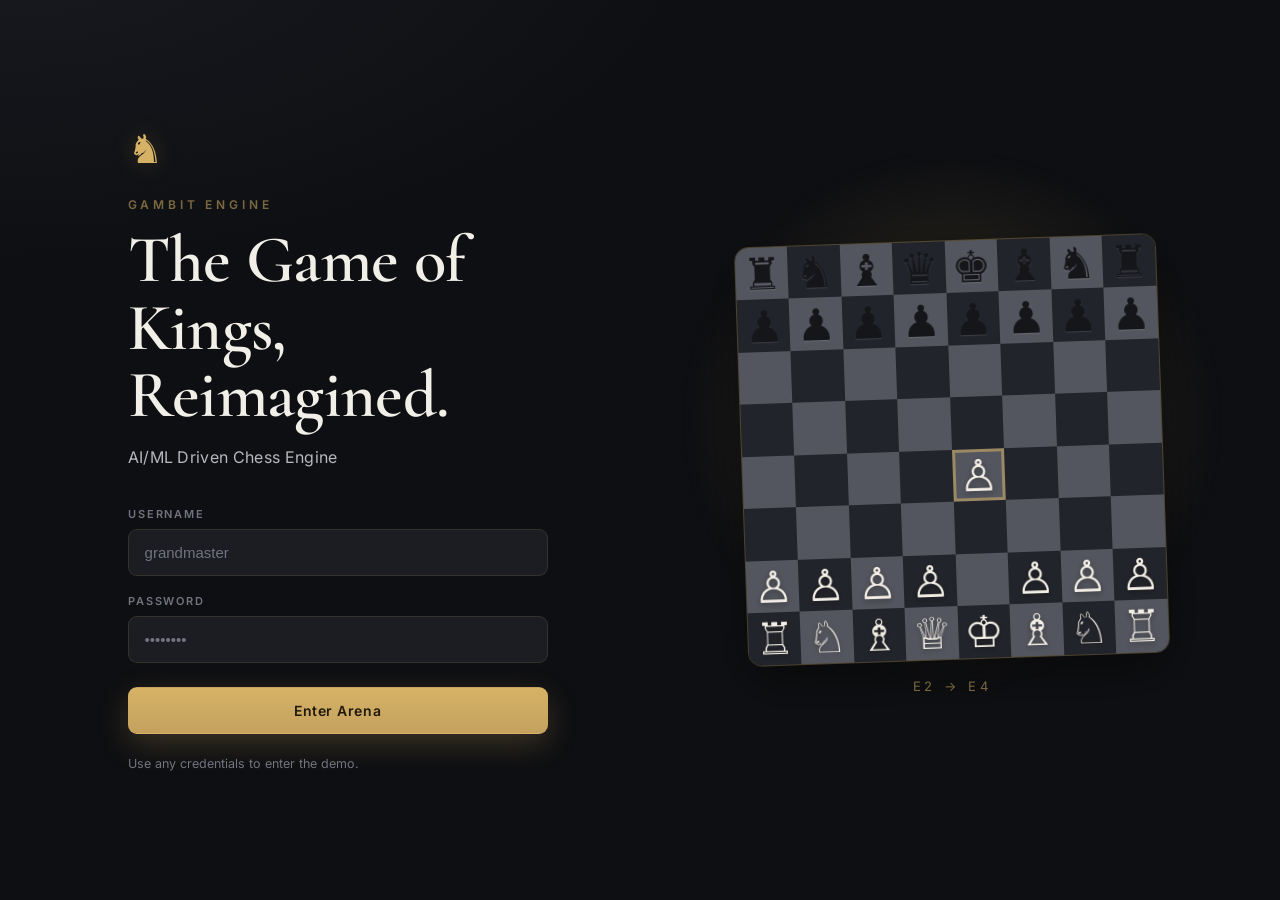
==== frontend/index.html @ bb1aebd0 "Implemented frontend layout and initialized fastapi strecture" ====
<!DOCTYPE html>
<html lang="en">
<head>
    <meta charset="UTF-8">
    <meta name="viewport" content="width=device-width, initial-scale=1.0">
    <title>Gambit · AI/ML Chess Engine</title>
    <meta name="description" content="Gambit — an AI/ML driven chess engine portfolio project with a premium Deep Charcoal and Matte Gold interface.">

    <!-- Google Fonts: a serif display face for headings, a clean grotesque for UI text -->
    <link rel="preconnect" href="https://fonts.googleapis.com">
    <link rel="preconnect" href="https://fonts.gstatic.com" crossorigin>
    <link href="https://fonts.googleapis.com/css2?family=Cormorant+Garamond:wght@500;600;700&family=Inter:wght@300;400;500;600;700&display=swap" rel="stylesheet">

    <link rel="stylesheet" href="style.css">
</head>
<body>

    <!-- ════════════════════════════════════════════════════════════════════
         SCREEN 1 · LANDING & AUTH
         A two-pane hero: text + login form on the left, an ambient,
         self-playing decorative chessboard on the right.
    ═════════════════════════════════════════════════════════════════════ -->
    <section id="screen-landing" class="screen landing">

        <!-- Left pane: brand intro + minimalist login form -->
        <div class="landing__pane landing__pane--auth">
            <div class="auth-block">
                <span class="brand-mark" aria-hidden="true">♞</span>
                <p class="eyebrow">Gambit Engine</p>
                <h1 class="hero-title">The Game of Kings,<br>Reimagined.</h1>
                <p class="hero-subtitle">AI/ML Driven Chess Engine</p>

                <!-- Login form. Submission is intercepted in script.js;
                     there is no server round-trip for this demo. -->
                <form id="loginForm" class="auth-form" novalidate>
                    <div class="field">
                        <label for="username">Username</label>
                        <input type="text" id="username" name="username"
                               autocomplete="username" placeholder="grandmaster" required>
                    </div>
                    <div class="field">
                        <label for="password">Password</label>
                        <input type="password" id="password" name="password"
                               autocomplete="current-password" placeholder="••••••••" required>
                    </div>
                    <button type="submit" class="btn btn--gold">Enter Arena</button>
                    <p class="auth-hint" id="authHint">Use any credentials to enter the demo.</p>
                </form>
            </div>
        </div>

        <!-- Right pane: decorative, non-interactive ambient board.
             Squares + pieces are generated and animated by script.js. -->
        <div class="landing__pane landing__pane--visual" aria-hidden="true">
            <div class="ambient-stage">
                <div class="ambient-glow"></div>
                <div class="ambient-board" id="ambientBoard"></div>
                <p class="ambient-caption" id="ambientCaption">e2 → e4</p>
            </div>
        </div>
    </section>


    <!-- ════════════════════════════════════════════════════════════════════
         SCREEN 2 · GAME DASHBOARD  (hidden until login)
         Three-column CSS Grid: nav sidebar · gameplay · live info panel.
    ═════════════════════════════════════════════════════════════════════ -->
    <section id="screen-dashboard" class="screen dashboard hidden">

        <!-- Column 1 · Narrow icon sidebar -->
        <aside class="sidebar">
            <div class="sidebar__brand" title="Gambit">♞</div>

            <nav class="sidebar__nav">
                <button class="nav-item is-active" data-view="play" title="Play">
                    <span class="nav-item__icon" aria-hidden="true">♟</span>
                    <span class="nav-item__label">Play</span>
                </button>
                <button class="nav-item" data-view="analytics" title="Analytics">
                    <span class="nav-item__icon" aria-hidden="true">▦</span>
                    <span class="nav-item__label">Analytics</span>
                </button>
                <button class="nav-item" data-view="history" title="History">
                    <span class="nav-item__icon" aria-hidden="true">⟲</span>
                    <span class="nav-item__label">History</span>
                </button>
            </nav>

            <button class="nav-item sidebar__logout" id="logoutBtn" title="Sign out">
                <span class="nav-item__icon" aria-hidden="true">⏻</span>
                <span class="nav-item__label">Exit</span>
            </button>
        </aside>

        <!-- Column 2 · Center gameplay area -->
        <main class="stage">
            <div class="stage__inner">

                <!-- Top player tag (opponent) -->
                <div class="player-tag player-tag--top">
                    <span class="player-tag__avatar">⌬</span>
                    <span class="player-tag__name">Gambit AI</span>
                    <span class="player-tag__meta">2480 ELO · Black</span>
                </div>

                <!-- The square 8×8 board, built by script.js -->
                <div class="board-frame">
                    <div class="board" id="gameBoard"></div>
                </div>

                <!-- Bottom player tag (you) -->
                <div class="player-tag player-tag--bottom">
                    <span class="player-tag__avatar">♚</span>
                    <span class="player-tag__name" id="dashUsername">You</span>
                    <span class="player-tag__meta">1620 ELO · White</span>
                </div>
            </div>
        </main>

        <!-- Column 3 · Right info panel -->
        <aside class="panel">
            <!-- Active turn indicator -->
            <div class="panel__section turn-indicator" id="turnIndicator">
                <span class="turn-dot"></span>
                <span class="turn-text">White to move</span>
            </div>

            <!-- Live move log -->
            <div class="panel__section panel__moves">
                <h2 class="panel__title">Move Log</h2>
                <ol class="move-log" id="moveLog"></ol>
            </div>

            <!-- Match statistics -->
            <div class="panel__section panel__stats">
                <h2 class="panel__title">Match Stats</h2>
                <dl class="stats-grid">
                    <div class="stat">
                        <dt>Moves</dt>
                        <dd id="statMoves">0</dd>
                    </div>
                    <div class="stat">
                        <dt>Captures</dt>
                        <dd id="statCaptures">0</dd>
                    </div>
                    <div class="stat">
                        <dt>Eval</dt>
                        <dd id="statEval">+0.0</dd>
                    </div>
                    <div class="stat">
                        <dt>Clock</dt>
                        <dd id="statClock">10:00</dd>
                    </div>
                </dl>
            </div>
        </aside>
    </section>

    <script src="script.js"></script>
</body>
</html>
---- frontend/style.css ----
/* ════════════════════════════════════════════════════════════════════════
   GAMBIT · "Deep Charcoal and Matte Gold" theme
   All design tokens live in :root so the palette, type, and metrics can be
   retuned from a single place. Layout is pure CSS Grid + Flexbox — no
   external UI frameworks.
═══════════════════════════════════════════════════════════════════════════ */

:root {
    /* — Charcoal palette (background → surface → border) — */
    --charcoal-900: #0e0f12;   /* deepest background */
    --charcoal-800: #141519;   /* base background */
    --charcoal-700: #1b1d23;   /* raised surface */
    --charcoal-600: #23262e;   /* cards / inputs */
    --charcoal-500: #2e323c;   /* hover surface */
    --line:         #34384300; /* placeholder, see --border */
    --border:       rgba(214, 178, 102, 0.14);  /* hairline gold-tinted */
    --border-strong:rgba(214, 178, 102, 0.30);

    /* — Matte gold accent — */
    --gold:        #d6b266;
    --gold-soft:   #c4a25e;
    --gold-dim:    rgba(214, 178, 102, 0.55);
    --gold-glow:   rgba(214, 178, 102, 0.22);

    /* — Text — */
    --text-hi:  #f2efe9;   /* high-emphasis */
    --text-mid: #b6b8bf;   /* secondary */
    --text-lo:  #71747e;   /* muted / labels */

    /* — Board square colours (charcoal + gold, never pure white) — */
    --sq-light: #b9a173;
    --sq-dark:  #2a2d35;
    --sq-light-amb: #54565f;   /* ambient board, lower contrast */
    --sq-dark-amb:  #22242b;

    /* — Type — */
    --font-display: "Cormorant Garamond", Georgia, serif;
    --font-ui: "Inter", system-ui, -apple-system, sans-serif;

    /* — Metrics — */
    --radius: 14px;
    --radius-sm: 9px;
    --gap: 24px;
    --sidebar-w: 84px;
    --panel-w: 320px;
    --ease: cubic-bezier(0.22, 0.61, 0.36, 1);
    --shadow: 0 18px 50px rgba(0, 0, 0, 0.45);
}

/* ─── Reset / base ─────────────────────────────────────────────────────── */
*, *::before, *::after { box-sizing: border-box; }

html, body { height: 100%; }

body {
    margin: 0;
    font-family: var(--font-ui);
    color: var(--text-hi);
    background: var(--charcoal-800);
    -webkit-font-smoothing: antialiased;
    text-rendering: optimizeLegibility;
}

/* The view-management primitive: any screen with .hidden is removed. */
.hidden { display: none !important; }

/* Every screen fills the viewport. */
.screen { min-height: 100vh; width: 100%; }

button { font-family: inherit; cursor: pointer; }


/* ════════════════════════════════════════════════════════════════════════
   SCREEN 1 · LANDING & AUTH
═══════════════════════════════════════════════════════════════════════════ */
.landing {
    display: grid;
    grid-template-columns: minmax(0, 1fr) minmax(0, 1.05fr);
    background:
        radial-gradient(1200px 600px at 0% -10%, #191b21 0%, transparent 60%),
        var(--charcoal-900);
}

.landing__pane {
    display: flex;
    align-items: center;
    padding: clamp(32px, 6vw, 88px);
}

/* — Left: auth — */
.landing__pane--auth { justify-content: flex-end; }

.auth-block { width: min(420px, 100%); }

.brand-mark {
    display: inline-block;
    font-size: 40px;
    line-height: 1;
    color: var(--gold);
    margin-bottom: 28px;
    text-shadow: 0 0 24px var(--gold-glow);
}

.eyebrow {
    margin: 0 0 14px;
    font-size: 12px;
    letter-spacing: 0.32em;
    text-transform: uppercase;
    color: var(--gold-dim);
    font-weight: 600;
}

.hero-title {
    margin: 0;
    font-family: var(--font-display);
    font-weight: 600;
    font-size: clamp(40px, 5.2vw, 68px);
    line-height: 1.02;
    letter-spacing: -0.01em;
    color: var(--text-hi);
}

.hero-subtitle {
    margin: 18px 0 40px;
    color: var(--text-mid);
    font-size: 16px;
    letter-spacing: 0.02em;
}

/* — Login form — */
.auth-form { display: flex; flex-direction: column; gap: 18px; }

.field { display: flex; flex-direction: column; gap: 8px; }

.field label {
    font-size: 11px;
    letter-spacing: 0.18em;
    text-transform: uppercase;
    color: var(--text-lo);
    font-weight: 600;
}

.field input {
    appearance: none;
    background: var(--charcoal-700);
    border: 1px solid var(--border);
    border-radius: var(--radius-sm);
    padding: 14px 16px;
    color: var(--text-hi);
    font-size: 15px;
    transition: border-color 0.25s var(--ease), box-shadow 0.25s var(--ease);
}
.field input::placeholder { color: var(--text-lo); }
.field input:focus {
    outline: none;
    border-color: var(--border-strong);
    box-shadow: 0 0 0 3px var(--gold-glow);
}

/* Shared button + the gold CTA variant */
.btn {
    border: 1px solid transparent;
    border-radius: var(--radius-sm);
    padding: 14px 20px;
    font-size: 14px;
    font-weight: 600;
    letter-spacing: 0.04em;
    transition: transform 0.2s var(--ease), box-shadow 0.25s var(--ease),
                background 0.25s var(--ease);
}
.btn--gold {
    margin-top: 6px;
    background: linear-gradient(180deg, var(--gold) 0%, var(--gold-soft) 100%);
    color: #20180a;
    box-shadow: 0 10px 30px var(--gold-glow);
}
.btn--gold:hover { transform: translateY(-1px); box-shadow: 0 14px 38px var(--gold-glow); }
.btn--gold:active { transform: translateY(0); }

.auth-hint { margin: 4px 0 0; font-size: 12.5px; color: var(--text-lo); }

/* — Right: ambient decorative board — */
.landing__pane--visual { justify-content: center; }

.ambient-stage {
    position: relative;
    width: min(560px, 100%);
    aspect-ratio: 1;
    display: flex;
    align-items: center;
    justify-content: center;
}

.ambient-glow {
    position: absolute;
    inset: -8%;
    background: radial-gradient(circle at 50% 45%, var(--gold-glow), transparent 62%);
    filter: blur(8px);
    pointer-events: none;
}

.ambient-board {
    position: relative;
    width: 84%;
    aspect-ratio: 1;
    display: grid;
    grid-template-columns: repeat(8, 1fr);
    grid-template-rows: repeat(8, 1fr);
    border-radius: var(--radius);
    overflow: hidden;
    border: 1px solid var(--border-strong);
    box-shadow: var(--shadow);
    transform: rotateX(6deg) rotateZ(-2deg);
}

.ambient-caption {
    position: absolute;
    bottom: -6px;
    font-size: 13px;
    letter-spacing: 0.3em;
    color: var(--gold-dim);
    text-transform: uppercase;
}

/* Generic square + piece styles shared by both boards */
.square {
    display: flex;
    align-items: center;
    justify-content: center;
    font-size: clamp(20px, 4.4vw, 44px);
    line-height: 1;
    user-select: none;
}
.square--light { background: var(--sq-light); }
.square--dark  { background: var(--sq-dark); }

/* Ambient board uses lower-contrast squares so it reads as a backdrop */
.ambient-board .square--light { background: var(--sq-light-amb); }
.ambient-board .square--dark  { background: var(--sq-dark-amb); }

.piece {
    transition: transform 0.55s var(--ease), opacity 0.4s var(--ease);
    will-change: transform;
}
.piece--white { color: #f4efe6; text-shadow: 0 2px 6px rgba(0,0,0,0.4); }
.piece--black { color: #15161a; text-shadow: 0 1px 1px rgba(255,255,255,0.12); }

/* The square a piece is moving to gets a brief gold pulse */
.square--active { box-shadow: inset 0 0 0 3px var(--gold-dim); }


/* ════════════════════════════════════════════════════════════════════════
   SCREEN 2 · GAME DASHBOARD
═══════════════════════════════════════════════════════════════════════════ */
.dashboard {
    display: grid;
    grid-template-columns: var(--sidebar-w) minmax(0, 1fr) var(--panel-w);
    height: 100vh;
    background: var(--charcoal-800);
}

/* — Column 1 · Sidebar — */
.sidebar {
    display: flex;
    flex-direction: column;
    align-items: center;
    gap: 6px;
    padding: 22px 0;
    background: var(--charcoal-900);
    border-right: 1px solid var(--border);
}

.sidebar__brand {
    font-size: 30px;
    color: var(--gold);
    margin-bottom: 26px;
    text-shadow: 0 0 18px var(--gold-glow);
}

.sidebar__nav { display: flex; flex-direction: column; gap: 6px; width: 100%; }

.nav-item {
    display: flex;
    flex-direction: column;
    align-items: center;
    gap: 5px;
    width: 100%;
    padding: 12px 4px;
    border: none;
    background: transparent;
    color: var(--text-lo);
    border-left: 3px solid transparent;
    transition: color 0.2s var(--ease), background 0.2s var(--ease),
                border-color 0.2s var(--ease);
}
.nav-item__icon { font-size: 22px; line-height: 1; }
.nav-item__label { font-size: 10px; letter-spacing: 0.08em; }

.nav-item:hover { color: var(--text-mid); background: rgba(255,255,255,0.02); }

/* Active state highlighted in gold */
.nav-item.is-active {
    color: var(--gold);
    border-left-color: var(--gold);
    background: linear-gradient(90deg, var(--gold-glow), transparent);
}

.sidebar__logout { margin-top: auto; }
.sidebar__logout:hover { color: var(--gold-soft); }

/* — Column 2 · Stage / gameplay — */
.stage {
    display: flex;
    align-items: center;
    justify-content: center;
    padding: clamp(20px, 4vh, 48px);
    overflow: auto;
}

.stage__inner {
    display: flex;
    flex-direction: column;
    align-items: stretch;
    gap: 16px;
    /* Keep the board square and bounded by the smaller viewport axis */
    width: min(72vh, 100%);
}

/* Player tags above/below the board */
.player-tag {
    display: flex;
    align-items: center;
    gap: 12px;
    padding: 12px 16px;
    background: var(--charcoal-700);
    border: 1px solid var(--border);
    border-radius: var(--radius-sm);
}
.player-tag__avatar {
    display: grid;
    place-items: center;
    width: 36px; height: 36px;
    border-radius: 8px;
    background: var(--charcoal-600);
    color: var(--gold);
    font-size: 20px;
}
.player-tag__name { font-weight: 600; font-size: 15px; }
.player-tag__meta { margin-left: auto; color: var(--text-lo); font-size: 12.5px; letter-spacing: 0.03em; }

/* The board frame keeps a perfect square via aspect-ratio */
.board-frame {
    padding: 12px;
    background: var(--charcoal-700);
    border: 1px solid var(--border-strong);
    border-radius: var(--radius);
    box-shadow: var(--shadow);
}
.board {
    aspect-ratio: 1;
    width: 100%;
    display: grid;
    grid-template-columns: repeat(8, 1fr);
    grid-template-rows: repeat(8, 1fr);
    border-radius: var(--radius-sm);
    overflow: hidden;
}

/* — Column 3 · Info panel — */
.panel {
    display: flex;
    flex-direction: column;
    background: var(--charcoal-900);
    border-left: 1px solid var(--border);
    overflow: hidden;
}
.panel__section { padding: 20px; border-bottom: 1px solid var(--border); }
.panel__title {
    margin: 0 0 14px;
    font-size: 11px;
    letter-spacing: 0.22em;
    text-transform: uppercase;
    color: var(--text-lo);
    font-weight: 600;
}

/* Turn indicator */
.turn-indicator { display: flex; align-items: center; gap: 12px; }
.turn-dot {
    width: 11px; height: 11px;
    border-radius: 50%;
    background: var(--gold);
    box-shadow: 0 0 0 4px var(--gold-glow);
    animation: pulse 1.8s var(--ease) infinite;
}
.turn-text { font-weight: 600; letter-spacing: 0.02em; }
@keyframes pulse {
    0%, 100% { box-shadow: 0 0 0 3px var(--gold-glow); }
    50%      { box-shadow: 0 0 0 7px transparent; }
}

/* Move log — scrollable, two-column rows (move number / white / black) */
.panel__moves { flex: 1; display: flex; flex-direction: column; min-height: 0; }
.move-log {
    margin: 0; padding: 0; list-style: none;
    overflow-y: auto;
    display: flex; flex-direction: column; gap: 2px;
}
.move-log__row {
    display: grid;
    grid-template-columns: 34px 1fr 1fr;
    align-items: center;
    padding: 7px 10px;
    border-radius: 7px;
    font-size: 14px;
    font-variant-numeric: tabular-nums;
}
.move-log__row:nth-child(odd) { background: rgba(255,255,255,0.018); }
.move-log__num { color: var(--text-lo); }
.move-log__ply { color: var(--text-mid); }
.move-log__ply--latest { color: var(--gold); font-weight: 600; }

/* Match stats grid */
.stats-grid {
    margin: 0;
    display: grid;
    grid-template-columns: 1fr 1fr;
    gap: 10px;
}
.stat {
    background: var(--charcoal-700);
    border: 1px solid var(--border);
    border-radius: var(--radius-sm);
    padding: 12px 14px;
}
.stat dt { font-size: 11px; letter-spacing: 0.12em; text-transform: uppercase; color: var(--text-lo); }
.stat dd {
    margin: 6px 0 0;
    font-family: var(--font-display);
    font-size: 26px;
    font-weight: 600;
    color: var(--gold);
    line-height: 1;
}

/* The scrollbar, tinted to match the theme */
.move-log::-webkit-scrollbar, .stage::-webkit-scrollbar { width: 8px; }
.move-log::-webkit-scrollbar-thumb, .stage::-webkit-scrollbar-thumb {
    background: var(--charcoal-500); border-radius: 8px;
}


/* ════════════════════════════════════════════════════════════════════════
   RESPONSIVE
═══════════════════════════════════════════════════════════════════════════ */

/* Tablet / small laptop: collapse the right panel under the board */
@media (max-width: 1080px) {
    .dashboard {
        grid-template-columns: var(--sidebar-w) 1fr;
        grid-template-rows: 1fr auto;
        height: auto;
        min-height: 100vh;
    }
    .stage { grid-column: 2; }
    .panel {
        grid-column: 1 / -1;
        border-left: none;
        border-top: 1px solid var(--border);
    }
    .panel__moves { max-height: 280px; }
}

/* Mobile: stack the landing panes, hide the ambient board, single column dash */
@media (max-width: 760px) {
    .landing { grid-template-columns: 1fr; }
    .landing__pane--visual { display: none; }
    .landing__pane--auth { justify-content: center; min-height: 100vh; }

    .dashboard {
        grid-template-columns: 1fr;
        grid-template-rows: auto 1fr auto;
    }
    /* Sidebar becomes a horizontal top bar */
    .sidebar {
        flex-direction: row;
        padding: 10px 14px;
        border-right: none;
        border-bottom: 1px solid var(--border);
    }
    .sidebar__brand { margin: 0 12px 0 0; }
    .sidebar__nav { flex-direction: row; width: auto; }
    .nav-item { border-left: none; border-bottom: 3px solid transparent; padding: 8px 14px; }
    .nav-item.is-active { border-left-color: transparent; border-bottom-color: var(--gold); }
    .sidebar__logout { margin: 0 0 0 auto; }
    .stage { grid-column: 1; }
    .stage__inner { width: min(92vw, 480px); }
}

/* Respect reduced-motion preferences */
@media (prefers-reduced-motion: reduce) {
    .piece, .btn { transition: none; }
    .turn-dot { animation: none; }
}
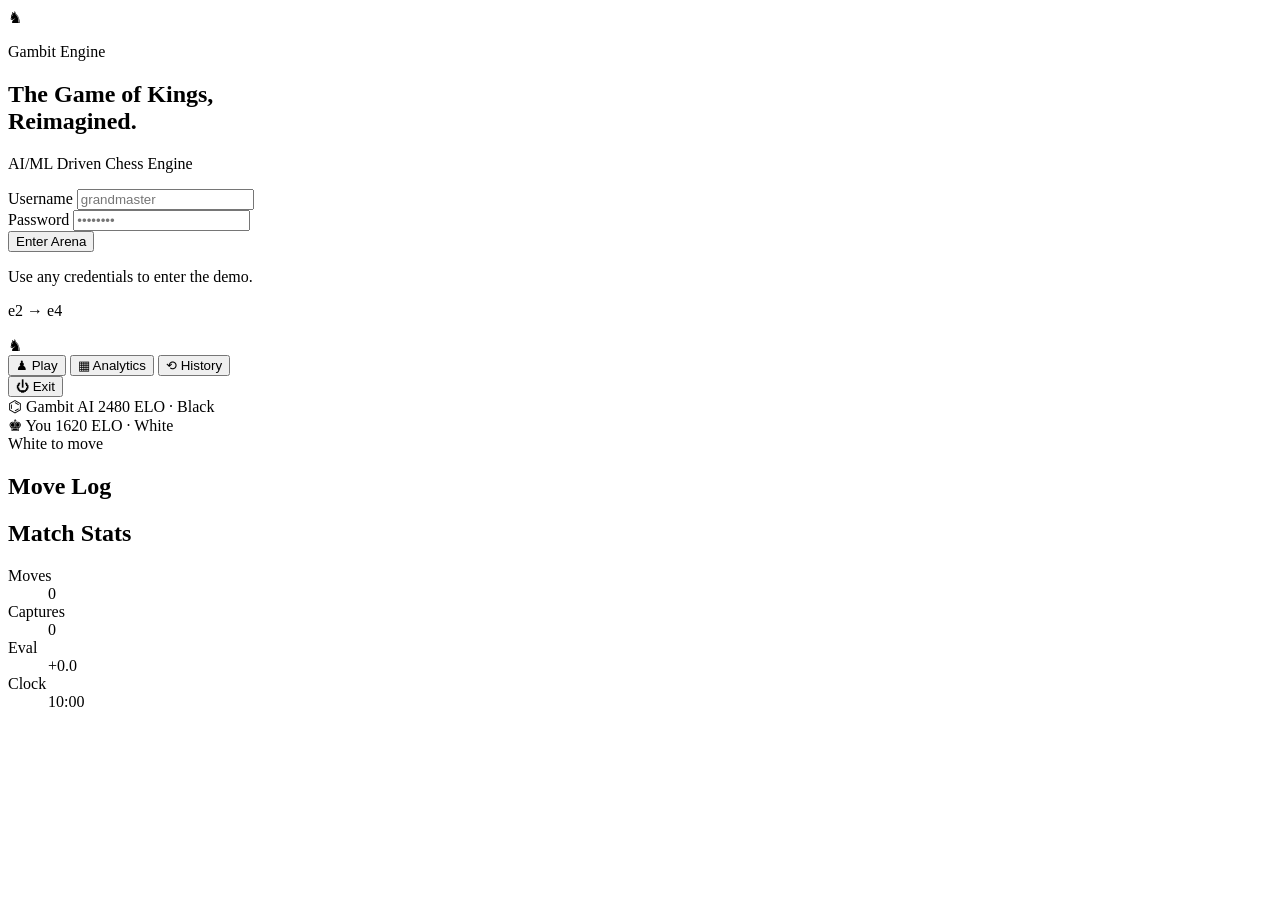
==== commit adbd62e9: "served the frontend assets properly" ====
--- a/frontend/index.html
+++ b/frontend/index.html
@@ -11,7 +11,7 @@
     <link rel="preconnect" href="https://fonts.gstatic.com" crossorigin>
     <link href="https://fonts.googleapis.com/css2?family=Cormorant+Garamond:wght@500;600;700&family=Inter:wght@300;400;500;600;700&display=swap" rel="stylesheet">
 
-    <link rel="stylesheet" href="style.css">
+    <link rel="stylesheet" href="/assets/style.css">
 </head>
 <body>
 
@@ -156,6 +156,6 @@
         </aside>
     </section>
 
-    <script src="script.js"></script>
+    <script src="/assets/script.js"></script>
 </body>
 </html>
